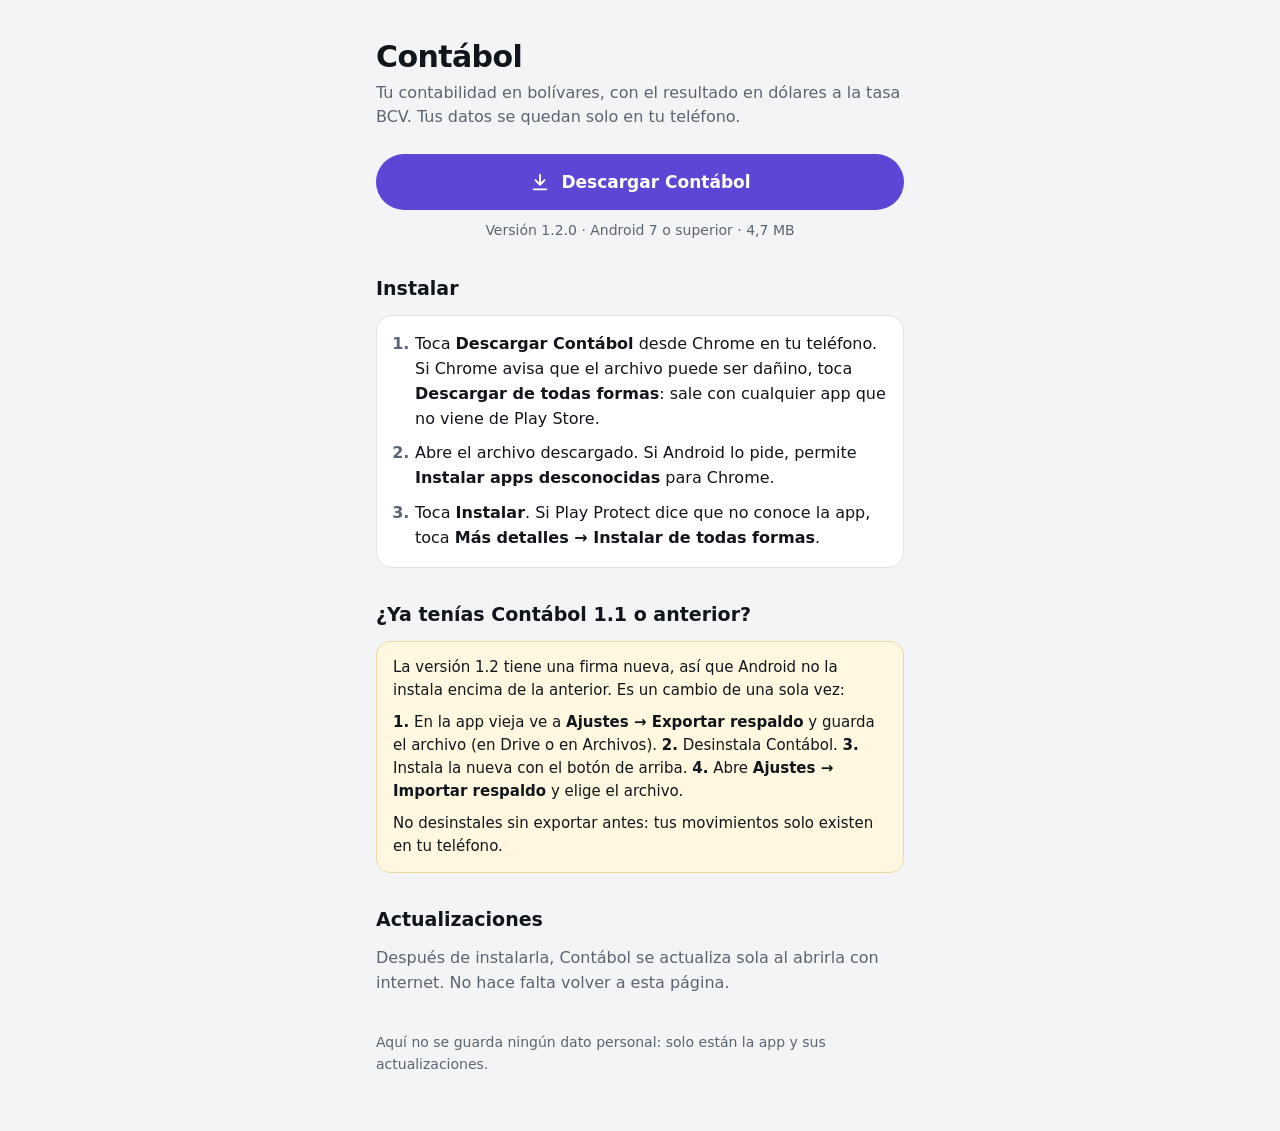
==== index.html @ c934a234 "APK 1.2.0 con firma de producción y página de instalación Co-Authored-By: Claude Opus 5.5 <noreply@a" ====
<!doctype html>
<html lang="es">
<head>
<meta charset="utf-8">
<meta name="viewport" content="width=device-width, initial-scale=1">
<title>Instalar Contábol</title>
<meta name="description" content="Descarga e instala Contábol en tu teléfono Android.">
<meta name="theme-color" content="#0b0d11">
<style>
  :root {
    --canvas: #f3f4f6; --surface: #ffffff; --ink: #11151c; --muted: #5b6472; --line: #dfe3e8;
    --action: #5b46d6; --action-ink: #ffffff; --note: #fff7e0; --note-line: #ecd9a0;
  }
  @media (prefers-color-scheme: dark) {
    :root {
      --canvas: #0b0d11; --surface: #14181f; --ink: #eef1f5; --muted: #9aa3b1; --line: #252b35;
      --action: #6c5ce7; --action-ink: #ffffff; --note: #221d10; --note-line: #4a3d17;
    }
  }
  * { box-sizing: border-box; }
  body {
    margin: 0; background: var(--canvas); color: var(--ink);
    font: 16px/1.55 system-ui, -apple-system, "Segoe UI", Roboto, sans-serif;
  }
  main { max-width: 560px; margin: 0 auto; padding: 40px 16px 56px; }
  h1 { margin: 0 0 6px; font-size: 30px; line-height: 1.15; letter-spacing: -.02em; }
  .lead { margin: 0 0 24px; color: var(--muted); }
  .download {
    display: flex; align-items: center; justify-content: center; gap: 10px;
    min-height: 56px; padding: 0 20px; border-radius: 999px;
    background: var(--action); color: var(--action-ink); text-decoration: none;
    font-weight: 650; font-size: 17px;
  }
  .meta { margin: 10px 0 0; text-align: center; font-size: 14px; color: var(--muted); }
  section { margin-top: 32px; }
  h2 { margin: 0 0 12px; font-size: 19px; }
  ol { margin: 0; padding-left: 22px; display: grid; gap: 10px; }
  li::marker { color: var(--muted); font-weight: 600; }
  b { font-weight: 650; }
  .card { padding: 16px; border-radius: 16px; background: var(--surface); border: 1px solid var(--line); }
  .note { padding: 14px 16px; border-radius: 14px; background: var(--note); border: 1px solid var(--note-line); font-size: 15px; }
  .note p { margin: 0; }
  .note p + p { margin-top: 8px; }
  footer { margin-top: 36px; font-size: 14px; color: var(--muted); }
</style>
</head>
<body>
<main>
  <h1>Contábol</h1>
  <p class="lead">Tu contabilidad en bolívares, con el resultado en dólares a la tasa BCV. Tus datos se quedan solo en tu teléfono.</p>

  <a class="download" href="Contabol.apk" download="Contabol.apk">
    <svg width="22" height="22" viewBox="0 0 24 24" fill="none" stroke="currentColor" stroke-width="2" stroke-linecap="round" stroke-linejoin="round" aria-hidden="true"><path d="M12 4v11M7 10l5 5 5-5M5 20h14"/></svg>
    Descargar Contábol
  </a>
  <p class="meta">Versión 1.2.0 · Android 7 o superior · 4,7 MB</p>

  <section>
    <h2>Instalar</h2>
    <div class="card">
      <ol>
        <li>Toca <b>Descargar Contábol</b> desde Chrome en tu teléfono. Si Chrome avisa que el archivo puede ser dañino, toca <b>Descargar de todas formas</b>: sale con cualquier app que no viene de Play Store.</li>
        <li>Abre el archivo descargado. Si Android lo pide, permite <b>Instalar apps desconocidas</b> para Chrome.</li>
        <li>Toca <b>Instalar</b>. Si Play Protect dice que no conoce la app, toca <b>Más detalles → Instalar de todas formas</b>.</li>
      </ol>
    </div>
  </section>

  <section>
    <h2>¿Ya tenías Contábol 1.1 o anterior?</h2>
    <div class="note">
      <p>La versión 1.2 tiene una firma nueva, así que Android no la instala encima de la anterior. Es un cambio de una sola vez:</p>
      <p><b>1.</b> En la app vieja ve a <b>Ajustes → Exportar respaldo</b> y guarda el archivo (en Drive o en Archivos). <b>2.</b> Desinstala Contábol. <b>3.</b> Instala la nueva con el botón de arriba. <b>4.</b> Abre <b>Ajustes → Importar respaldo</b> y elige el archivo.</p>
      <p>No desinstales sin exportar antes: tus movimientos solo existen en tu teléfono.</p>
    </div>
  </section>

  <section>
    <h2>Actualizaciones</h2>
    <p class="lead" style="margin:0">Después de instalarla, Contábol se actualiza sola al abrirla con internet. No hace falta volver a esta página.</p>
  </section>

  <footer>Aquí no se guarda ningún dato personal: solo están la app y sus actualizaciones.</footer>
</main>
</body>
</html>
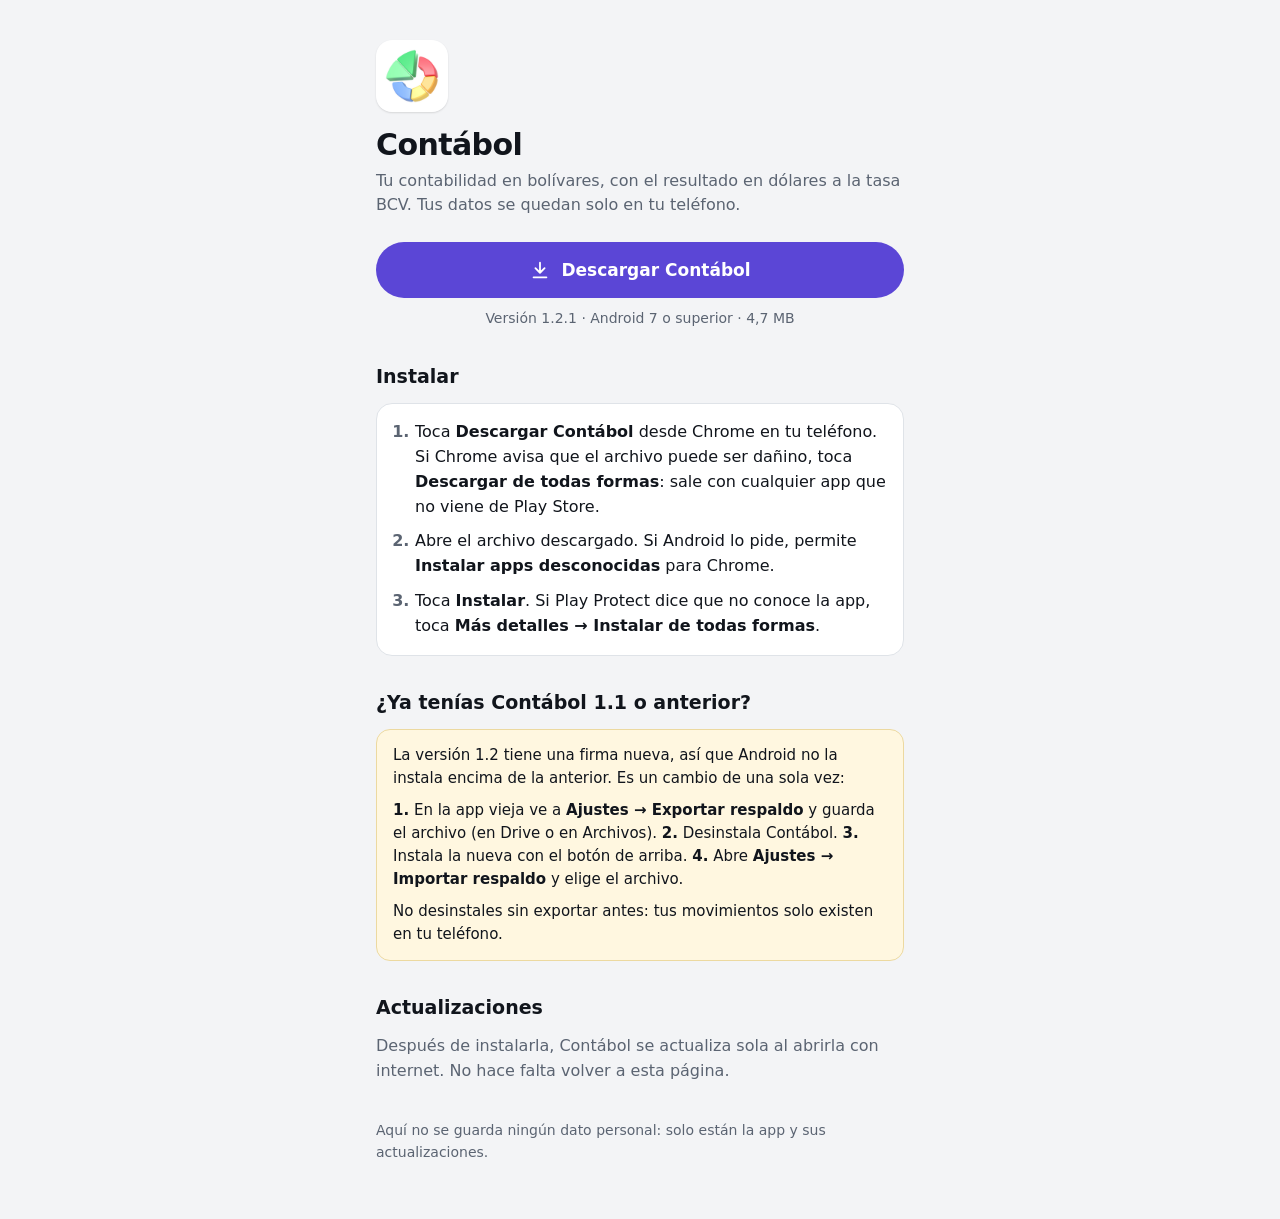
==== commit 2017dfea: "APK 1.2.1 con icono nuevo Co-Authored-By: Claude Opus 5.5 <noreply@anthropic.com>" ====
--- a/index.html
+++ b/index.html
@@ -6,6 +6,8 @@
 <title>Instalar Contábol</title>
 <meta name="description" content="Descarga e instala Contábol en tu teléfono Android.">
 <meta name="theme-color" content="#0b0d11">
+<link rel="icon" type="image/png" href="favicon.png">
+<link rel="apple-touch-icon" href="icono.png">
 <style>
   :root {
     --canvas: #f3f4f6; --surface: #ffffff; --ink: #11151c; --muted: #5b6472; --line: #dfe3e8;
@@ -23,6 +25,7 @@
     font: 16px/1.55 system-ui, -apple-system, "Segoe UI", Roboto, sans-serif;
   }
   main { max-width: 560px; margin: 0 auto; padding: 40px 16px 56px; }
+  .app-icon { display: block; margin: 0 0 16px; border-radius: 16px; box-shadow: 0 1px 2px rgba(0,0,0,.12); }
   h1 { margin: 0 0 6px; font-size: 30px; line-height: 1.15; letter-spacing: -.02em; }
   .lead { margin: 0 0 24px; color: var(--muted); }
   .download {
@@ -46,6 +49,7 @@
 </head>
 <body>
 <main>
+  <img class="app-icon" src="icono.png" width="72" height="72" alt="">
   <h1>Contábol</h1>
   <p class="lead">Tu contabilidad en bolívares, con el resultado en dólares a la tasa BCV. Tus datos se quedan solo en tu teléfono.</p>
 
@@ -53,7 +57,7 @@
     <svg width="22" height="22" viewBox="0 0 24 24" fill="none" stroke="currentColor" stroke-width="2" stroke-linecap="round" stroke-linejoin="round" aria-hidden="true"><path d="M12 4v11M7 10l5 5 5-5M5 20h14"/></svg>
     Descargar Contábol
   </a>
-  <p class="meta">Versión 1.2.0 · Android 7 o superior · 4,7 MB</p>
+  <p class="meta">Versión 1.2.1 · Android 7 o superior · 4,7 MB</p>
 
   <section>
     <h2>Instalar</h2>
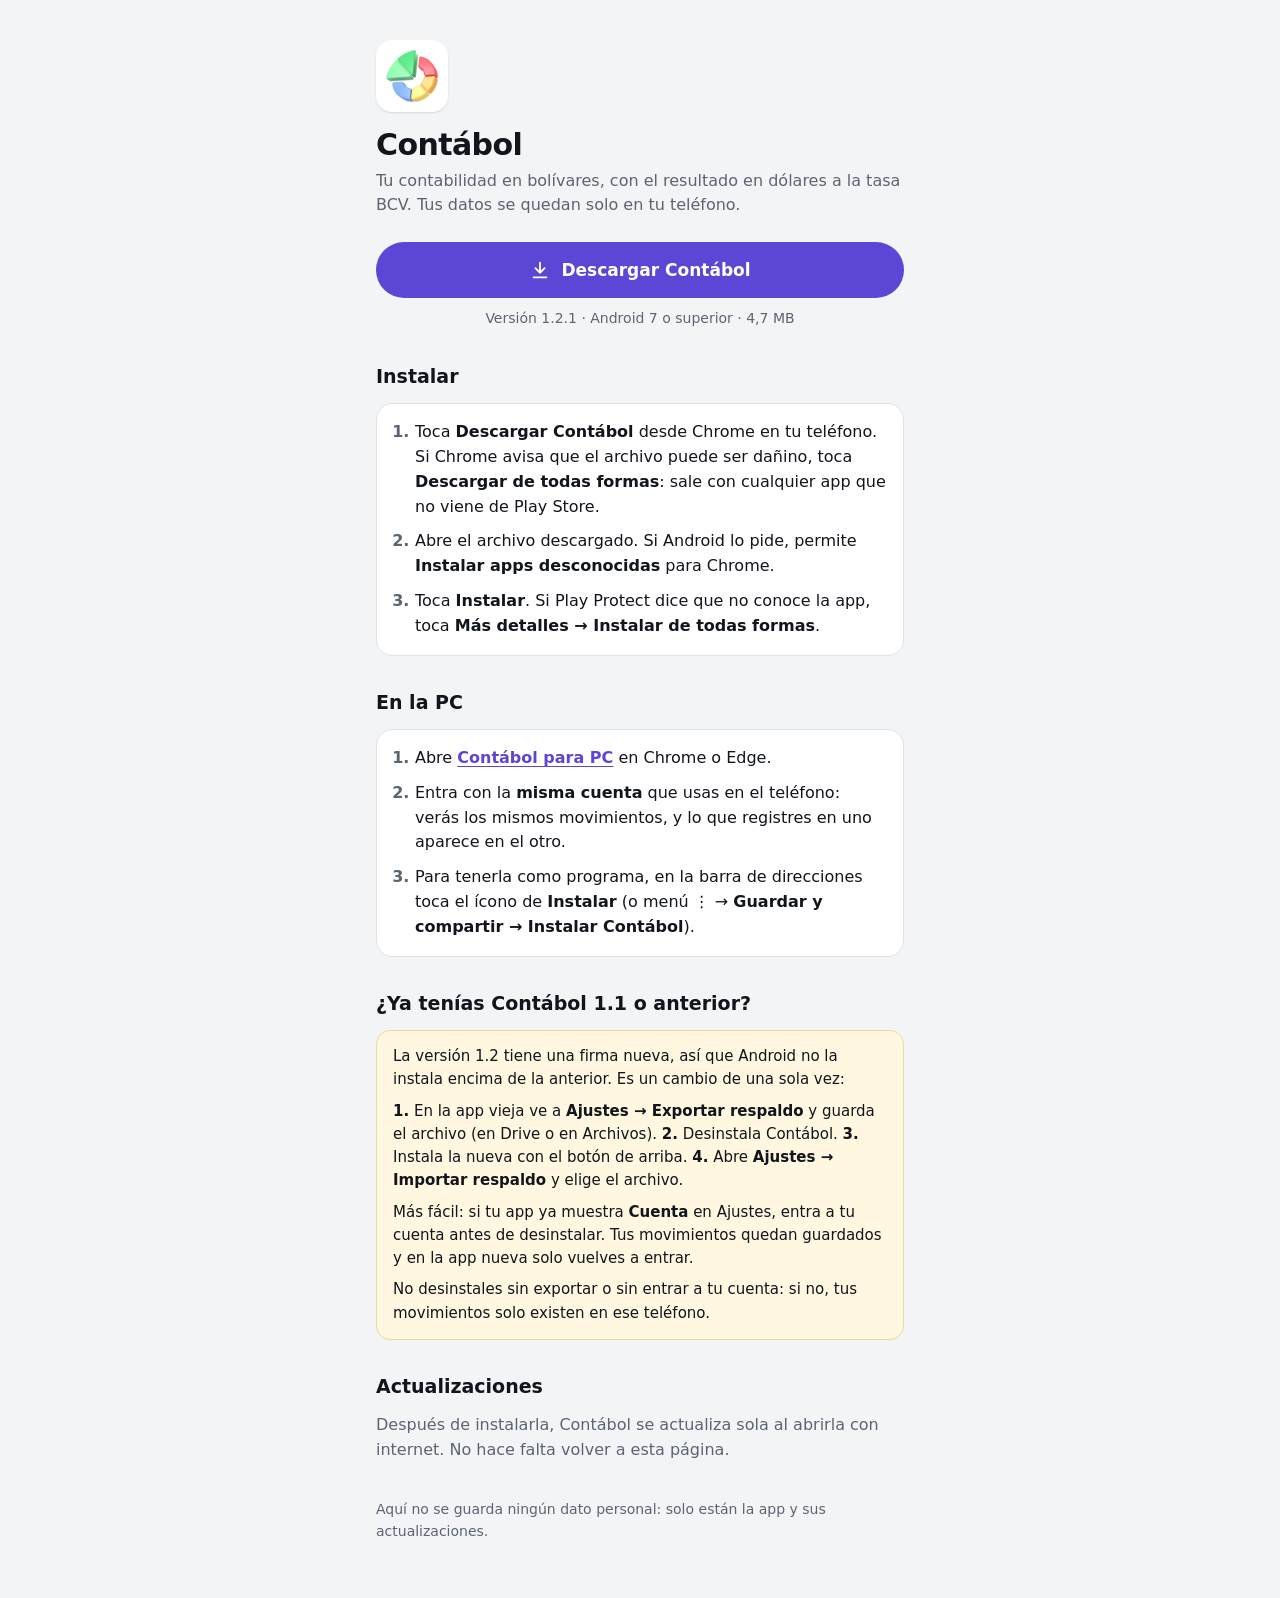
==== commit 459004cb: "Contábol 1.2.2: Cuentas, sincronización entre teléfono y PC, y panel de escritorio" ====
--- a/index.html
+++ b/index.html
@@ -44,6 +44,7 @@
   .note { padding: 14px 16px; border-radius: 14px; background: var(--note); border: 1px solid var(--note-line); font-size: 15px; }
   .note p { margin: 0; }
   .note p + p { margin-top: 8px; }
+  .card a { color: var(--action); text-underline-offset: 3px; }
   footer { margin-top: 36px; font-size: 14px; color: var(--muted); }
 </style>
 </head>
@@ -71,11 +72,23 @@
   </section>
 
   <section>
+    <h2>En la PC</h2>
+    <div class="card">
+      <ol>
+        <li>Abre <a href="app/"><b>Contábol para PC</b></a> en Chrome o Edge.</li>
+        <li>Entra con la <b>misma cuenta</b> que usas en el teléfono: verás los mismos movimientos, y lo que registres en uno aparece en el otro.</li>
+        <li>Para tenerla como programa, en la barra de direcciones toca el ícono de <b>Instalar</b> (o menú ⋮ → <b>Guardar y compartir → Instalar Contábol</b>).</li>
+      </ol>
+    </div>
+  </section>
+
+  <section>
     <h2>¿Ya tenías Contábol 1.1 o anterior?</h2>
     <div class="note">
       <p>La versión 1.2 tiene una firma nueva, así que Android no la instala encima de la anterior. Es un cambio de una sola vez:</p>
       <p><b>1.</b> En la app vieja ve a <b>Ajustes → Exportar respaldo</b> y guarda el archivo (en Drive o en Archivos). <b>2.</b> Desinstala Contábol. <b>3.</b> Instala la nueva con el botón de arriba. <b>4.</b> Abre <b>Ajustes → Importar respaldo</b> y elige el archivo.</p>
-      <p>No desinstales sin exportar antes: tus movimientos solo existen en tu teléfono.</p>
+      <p>Más fácil: si tu app ya muestra <b>Cuenta</b> en Ajustes, entra a tu cuenta antes de desinstalar. Tus movimientos quedan guardados y en la app nueva solo vuelves a entrar.</p>
+      <p>No desinstales sin exportar o sin entrar a tu cuenta: si no, tus movimientos solo existen en ese teléfono.</p>
     </div>
   </section>
 
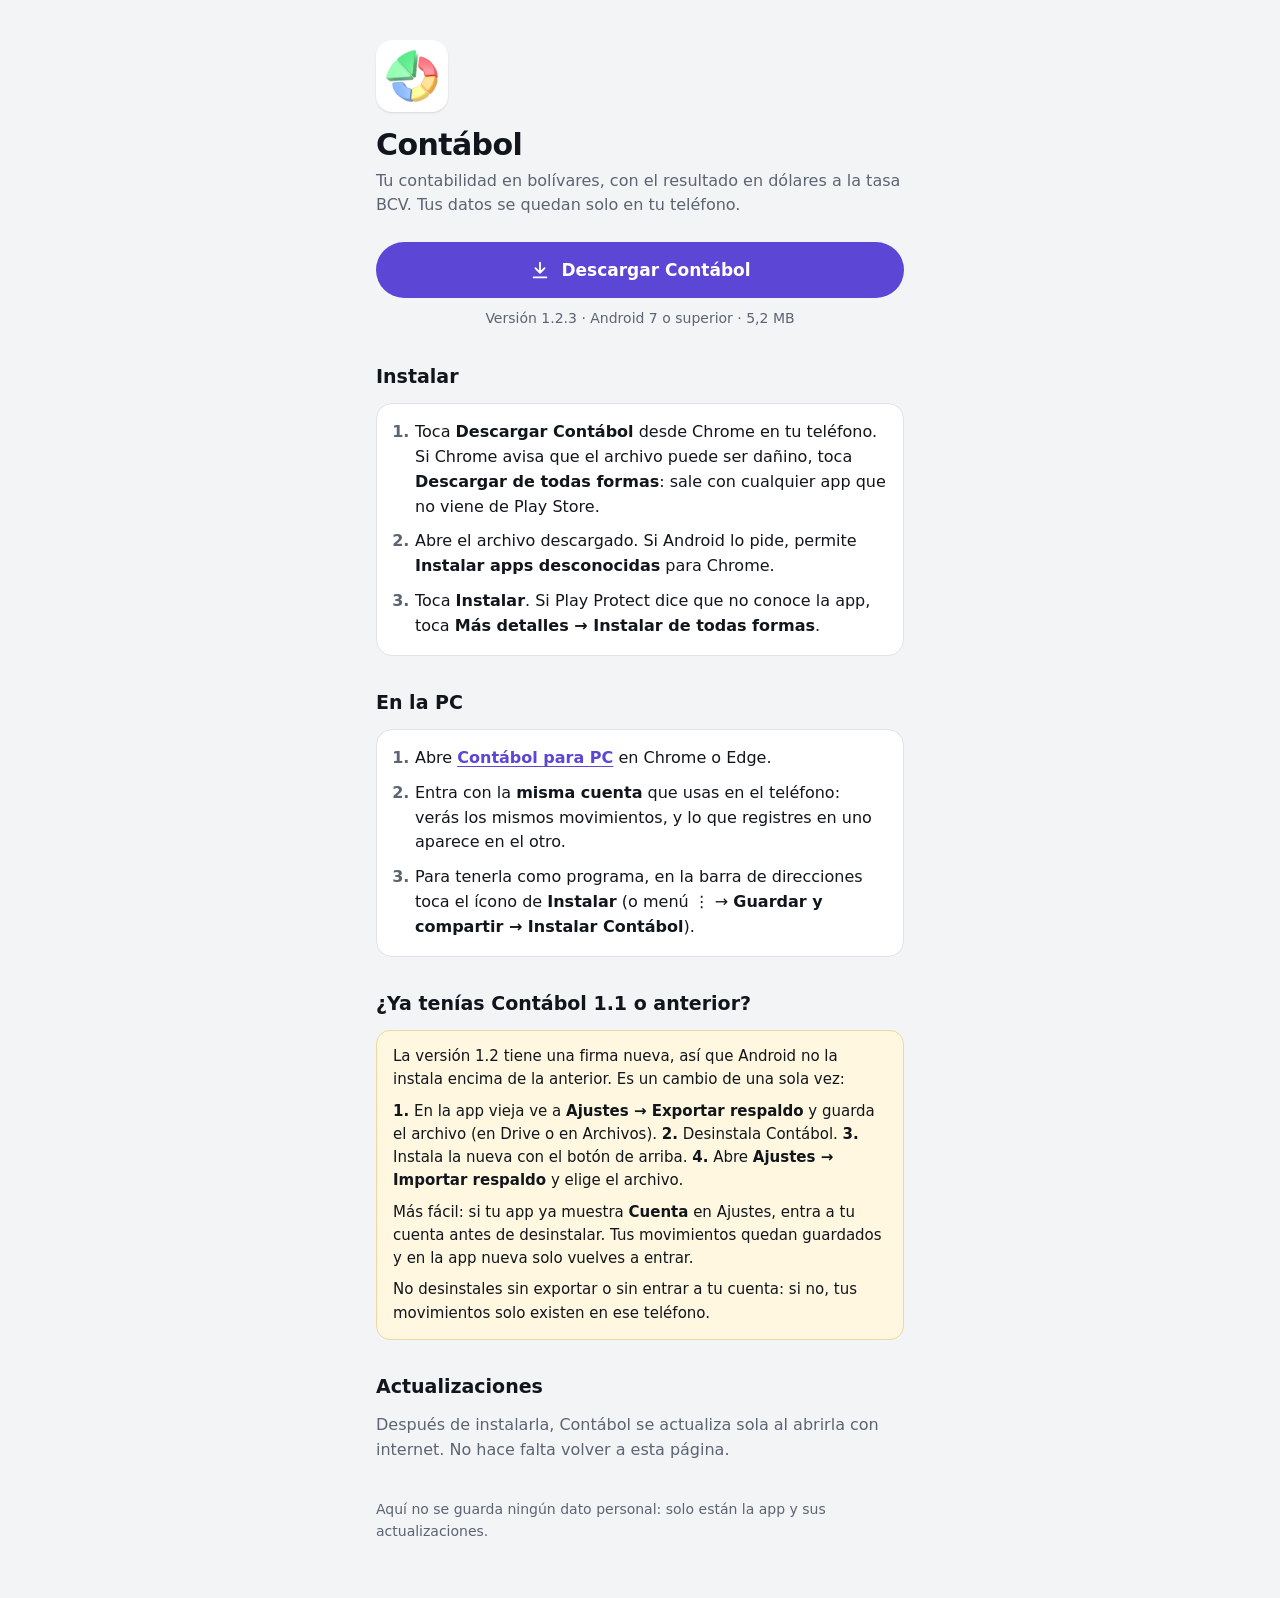
==== commit 912a3e78: "APK 1.2.3: cuentas, sincronización y actualizador con avance Co-Authored-By: Claude Opus 5.5 <norepl" ====
--- a/index.html
+++ b/index.html
@@ -58,7 +58,7 @@
     <svg width="22" height="22" viewBox="0 0 24 24" fill="none" stroke="currentColor" stroke-width="2" stroke-linecap="round" stroke-linejoin="round" aria-hidden="true"><path d="M12 4v11M7 10l5 5 5-5M5 20h14"/></svg>
     Descargar Contábol
   </a>
-  <p class="meta">Versión 1.2.1 · Android 7 o superior · 4,7 MB</p>
+  <p class="meta">Versión 1.2.3 · Android 7 o superior · 5,2 MB</p>
 
   <section>
     <h2>Instalar</h2>
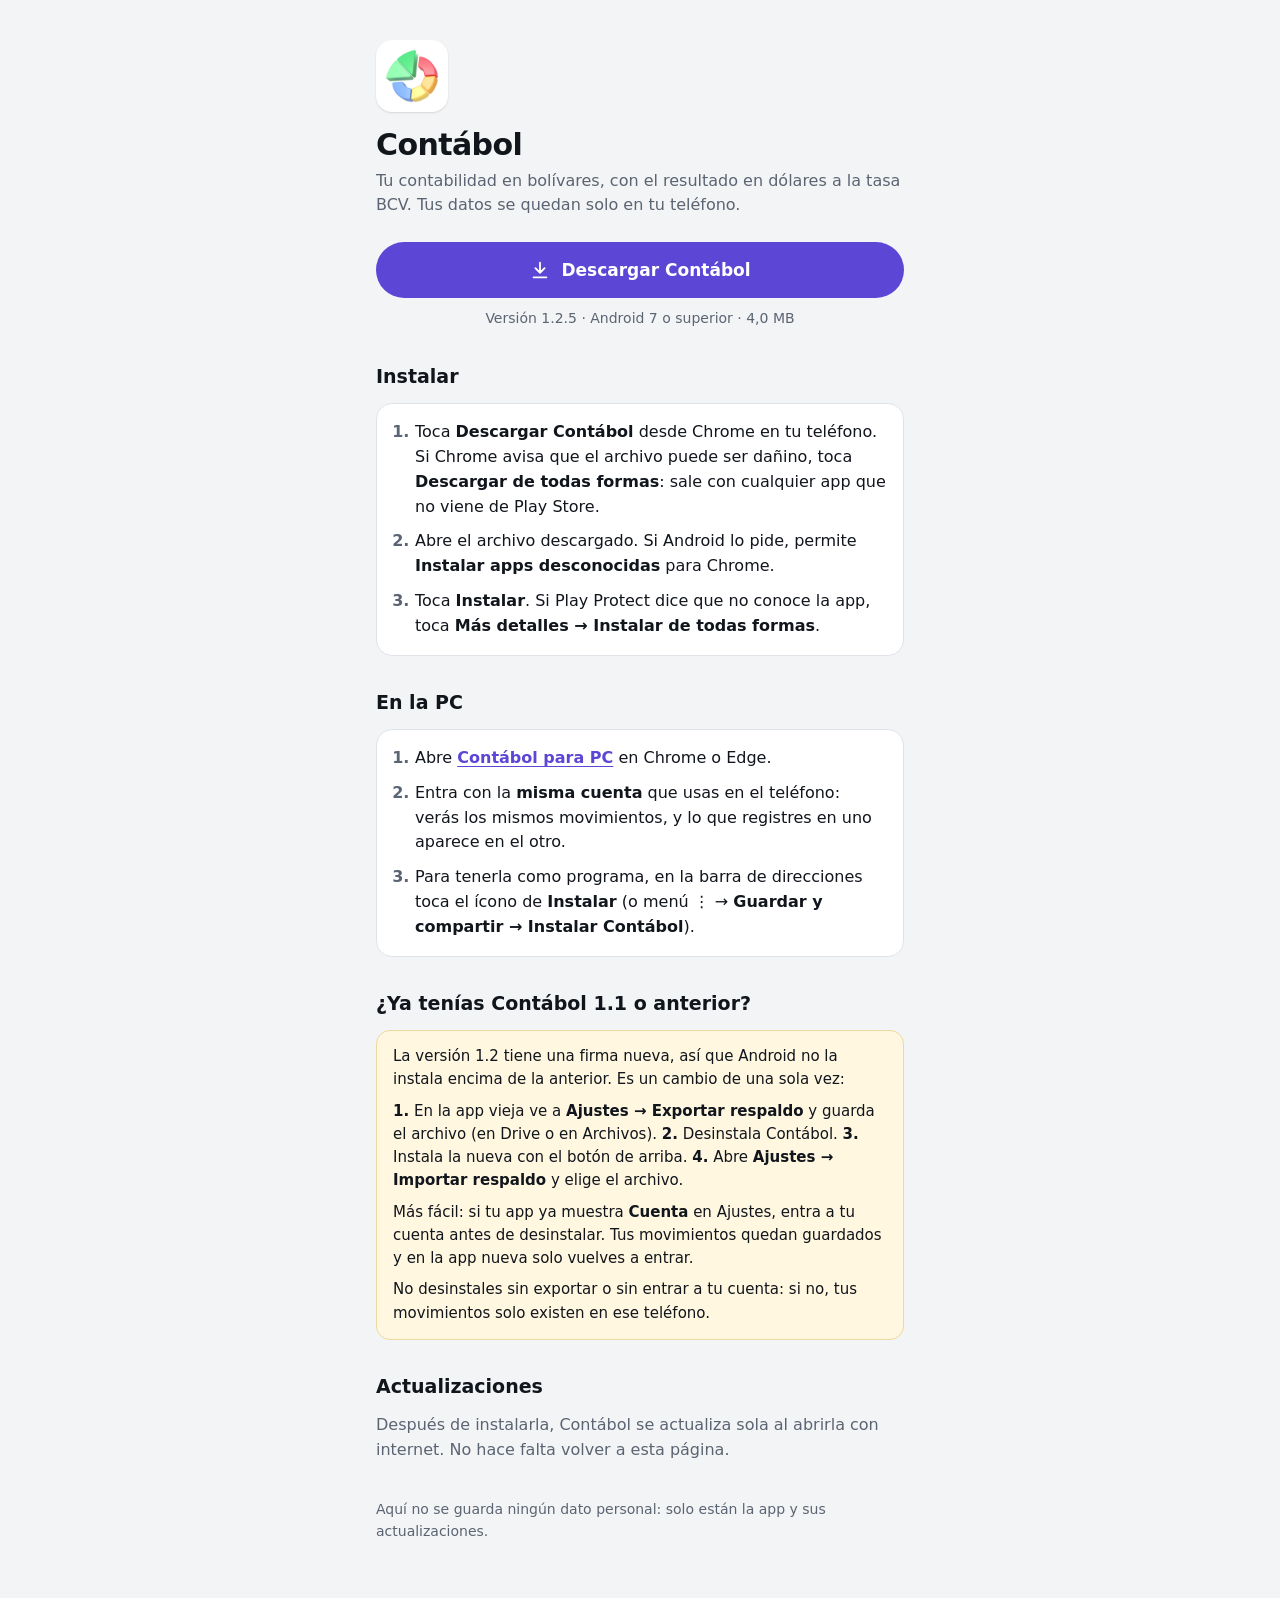
==== commit 98b663f8: "APK 1.2.5: actualizador propio" ====
--- a/index.html
+++ b/index.html
@@ -58,7 +58,7 @@
     <svg width="22" height="22" viewBox="0 0 24 24" fill="none" stroke="currentColor" stroke-width="2" stroke-linecap="round" stroke-linejoin="round" aria-hidden="true"><path d="M12 4v11M7 10l5 5 5-5M5 20h14"/></svg>
     Descargar Contábol
   </a>
-  <p class="meta">Versión 1.2.3 · Android 7 o superior · 5,2 MB</p>
+  <p class="meta">Versión 1.2.5 · Android 7 o superior · 4,0 MB</p>
 
   <section>
     <h2>Instalar</h2>
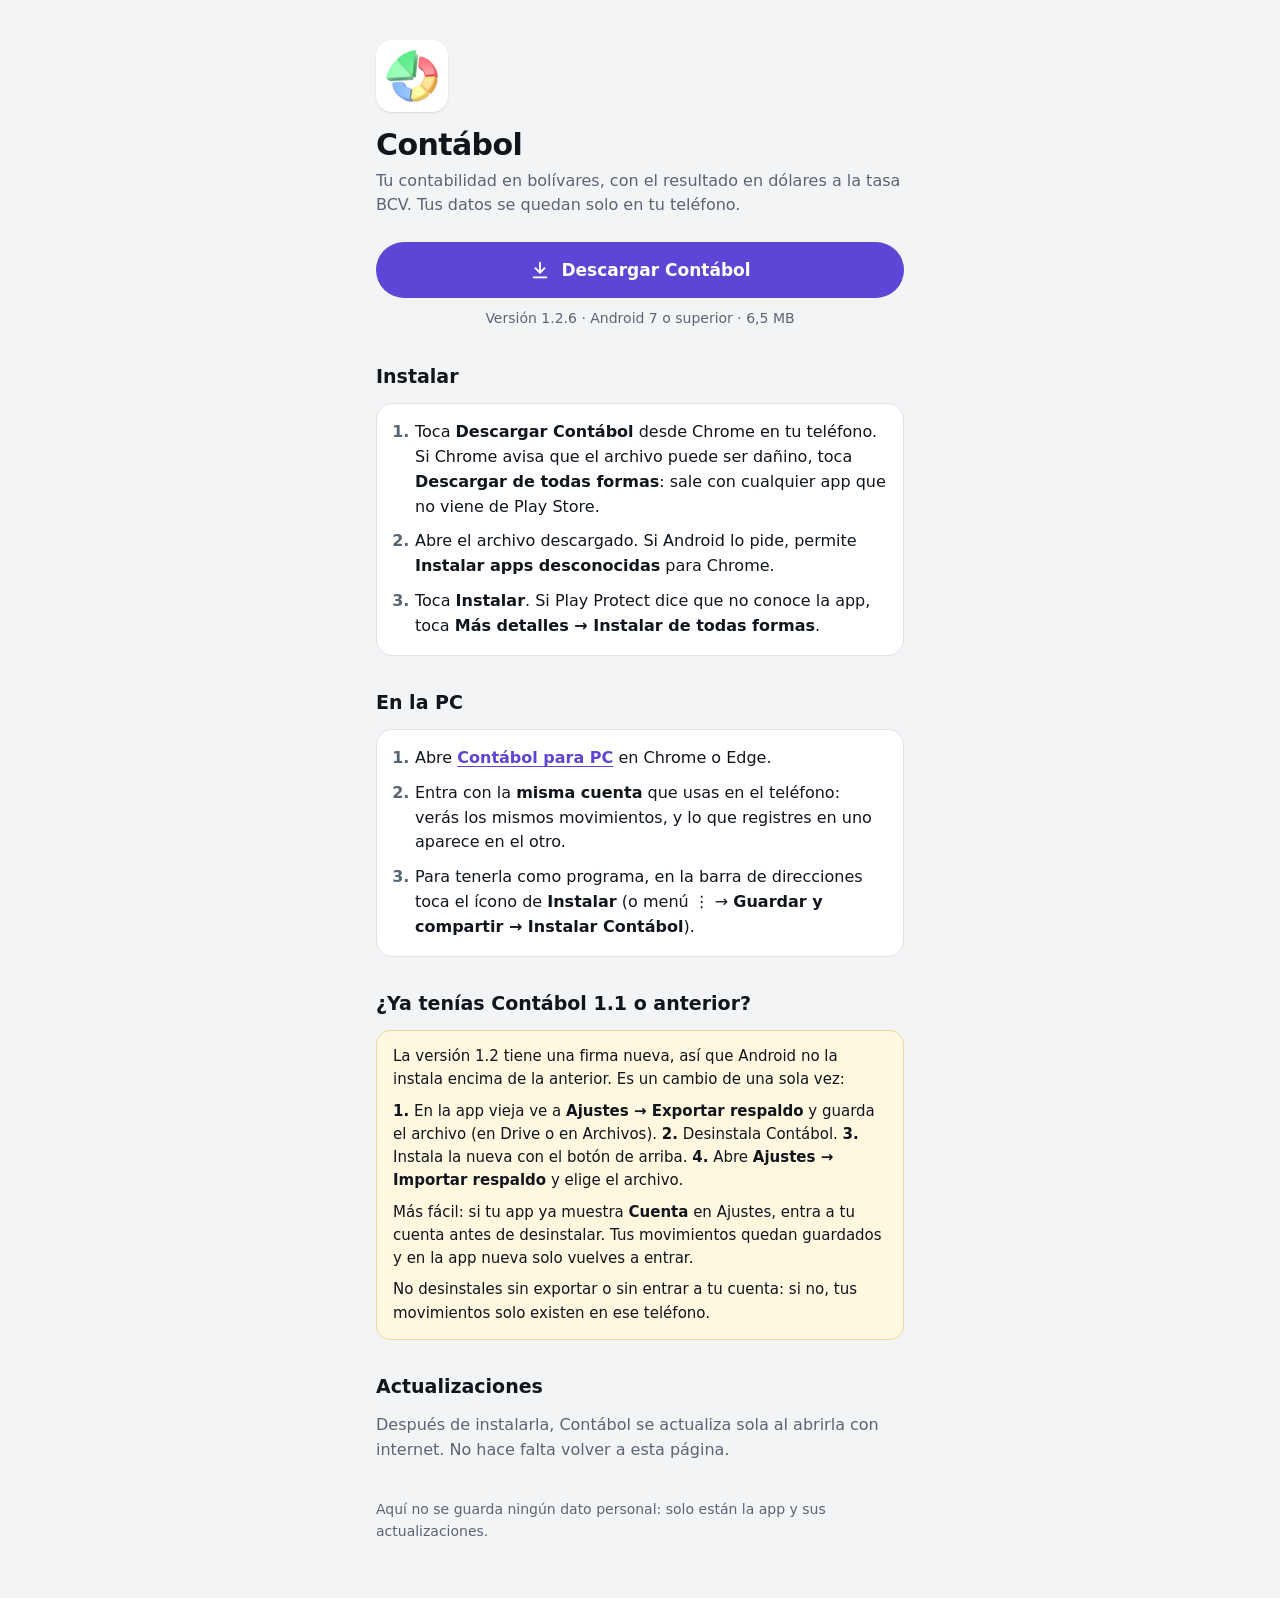
==== commit 7f7651b0: "APK 1.2.6: huella o clave para eliminar, monto en divisas" ====
--- a/index.html
+++ b/index.html
@@ -58,7 +58,7 @@
     <svg width="22" height="22" viewBox="0 0 24 24" fill="none" stroke="currentColor" stroke-width="2" stroke-linecap="round" stroke-linejoin="round" aria-hidden="true"><path d="M12 4v11M7 10l5 5 5-5M5 20h14"/></svg>
     Descargar Contábol
   </a>
-  <p class="meta">Versión 1.2.5 · Android 7 o superior · 4,0 MB</p>
+  <p class="meta">Versión 1.2.6 · Android 7 o superior · 6,5 MB</p>
 
   <section>
     <h2>Instalar</h2>
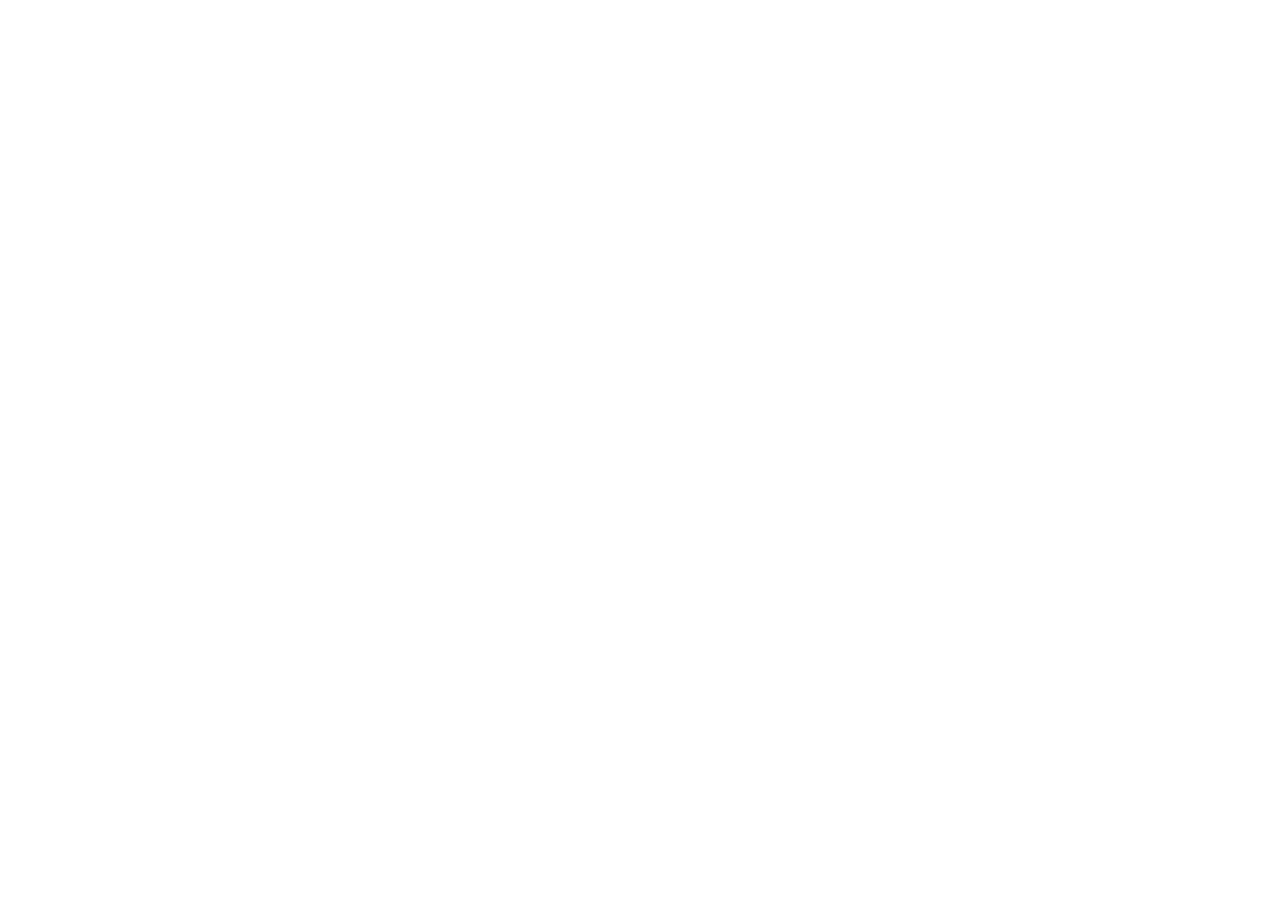
==== commit 83592ee4: "Contábol 1.2.8: Contábol se muda a contabol.github.io" ====
--- a/index.html
+++ b/index.html
@@ -1,103 +1,22 @@
 <!doctype html>
 <html lang="es">
 <head>
-<meta charset="utf-8">
-<meta name="viewport" content="width=device-width, initial-scale=1">
-<title>Instalar Contábol</title>
-<meta name="description" content="Descarga e instala Contábol en tu teléfono Android.">
-<meta name="theme-color" content="#0b0d11">
-<link rel="icon" type="image/png" href="favicon.png">
-<link rel="apple-touch-icon" href="icono.png">
-<style>
-  :root {
-    --canvas: #f3f4f6; --surface: #ffffff; --ink: #11151c; --muted: #5b6472; --line: #dfe3e8;
-    --action: #5b46d6; --action-ink: #ffffff; --note: #fff7e0; --note-line: #ecd9a0;
-  }
-  @media (prefers-color-scheme: dark) {
-    :root {
-      --canvas: #0b0d11; --surface: #14181f; --ink: #eef1f5; --muted: #9aa3b1; --line: #252b35;
-      --action: #6c5ce7; --action-ink: #ffffff; --note: #221d10; --note-line: #4a3d17;
-    }
-  }
-  * { box-sizing: border-box; }
-  body {
-    margin: 0; background: var(--canvas); color: var(--ink);
-    font: 16px/1.55 system-ui, -apple-system, "Segoe UI", Roboto, sans-serif;
-  }
-  main { max-width: 560px; margin: 0 auto; padding: 40px 16px 56px; }
-  .app-icon { display: block; margin: 0 0 16px; border-radius: 16px; box-shadow: 0 1px 2px rgba(0,0,0,.12); }
-  h1 { margin: 0 0 6px; font-size: 30px; line-height: 1.15; letter-spacing: -.02em; }
-  .lead { margin: 0 0 24px; color: var(--muted); }
-  .download {
-    display: flex; align-items: center; justify-content: center; gap: 10px;
-    min-height: 56px; padding: 0 20px; border-radius: 999px;
-    background: var(--action); color: var(--action-ink); text-decoration: none;
-    font-weight: 650; font-size: 17px;
-  }
-  .meta { margin: 10px 0 0; text-align: center; font-size: 14px; color: var(--muted); }
-  section { margin-top: 32px; }
-  h2 { margin: 0 0 12px; font-size: 19px; }
-  ol { margin: 0; padding-left: 22px; display: grid; gap: 10px; }
-  li::marker { color: var(--muted); font-weight: 600; }
-  b { font-weight: 650; }
-  .card { padding: 16px; border-radius: 16px; background: var(--surface); border: 1px solid var(--line); }
-  .note { padding: 14px 16px; border-radius: 14px; background: var(--note); border: 1px solid var(--note-line); font-size: 15px; }
-  .note p { margin: 0; }
-  .note p + p { margin-top: 8px; }
-  .card a { color: var(--action); text-underline-offset: 3px; }
-  footer { margin-top: 36px; font-size: 14px; color: var(--muted); }
-</style>
+  <meta charset="utf-8">
+  <meta name="viewport" content="width=device-width, initial-scale=1">
+  <title>Contábol se mudó</title>
+  <meta http-equiv="refresh" content="0; url=https://contabol.github.io/">
+  <link rel="canonical" href="https://contabol.github.io/">
+  <link rel="icon" href="favicon.png">
+  <style>
+    :root { color-scheme: light dark; }
+    body { margin: 0; min-height: 100vh; display: grid; place-items: center; padding: 24px; box-sizing: border-box;
+      font: 16px/1.5 system-ui, sans-serif; background: #f4f5f7; color: #0b0d11; text-align: center; }
+    @media (prefers-color-scheme: dark) { body { background: #0b0d11; color: #eef0f4; } }
+    a { color: inherit; font-weight: 600; }
+  </style>
+  <script>location.replace('https://contabol.github.io/' + location.hash)</script>
 </head>
 <body>
-<main>
-  <img class="app-icon" src="icono.png" width="72" height="72" alt="">
-  <h1>Contábol</h1>
-  <p class="lead">Tu contabilidad en bolívares, con el resultado en dólares a la tasa BCV. Tus datos se quedan solo en tu teléfono.</p>
-
-  <a class="download" href="Contabol.apk" download="Contabol.apk">
-    <svg width="22" height="22" viewBox="0 0 24 24" fill="none" stroke="currentColor" stroke-width="2" stroke-linecap="round" stroke-linejoin="round" aria-hidden="true"><path d="M12 4v11M7 10l5 5 5-5M5 20h14"/></svg>
-    Descargar Contábol
-  </a>
-  <p class="meta">Versión 1.2.6 · Android 7 o superior · 6,5 MB</p>
-
-  <section>
-    <h2>Instalar</h2>
-    <div class="card">
-      <ol>
-        <li>Toca <b>Descargar Contábol</b> desde Chrome en tu teléfono. Si Chrome avisa que el archivo puede ser dañino, toca <b>Descargar de todas formas</b>: sale con cualquier app que no viene de Play Store.</li>
-        <li>Abre el archivo descargado. Si Android lo pide, permite <b>Instalar apps desconocidas</b> para Chrome.</li>
-        <li>Toca <b>Instalar</b>. Si Play Protect dice que no conoce la app, toca <b>Más detalles → Instalar de todas formas</b>.</li>
-      </ol>
-    </div>
-  </section>
-
-  <section>
-    <h2>En la PC</h2>
-    <div class="card">
-      <ol>
-        <li>Abre <a href="app/"><b>Contábol para PC</b></a> en Chrome o Edge.</li>
-        <li>Entra con la <b>misma cuenta</b> que usas en el teléfono: verás los mismos movimientos, y lo que registres en uno aparece en el otro.</li>
-        <li>Para tenerla como programa, en la barra de direcciones toca el ícono de <b>Instalar</b> (o menú ⋮ → <b>Guardar y compartir → Instalar Contábol</b>).</li>
-      </ol>
-    </div>
-  </section>
-
-  <section>
-    <h2>¿Ya tenías Contábol 1.1 o anterior?</h2>
-    <div class="note">
-      <p>La versión 1.2 tiene una firma nueva, así que Android no la instala encima de la anterior. Es un cambio de una sola vez:</p>
-      <p><b>1.</b> En la app vieja ve a <b>Ajustes → Exportar respaldo</b> y guarda el archivo (en Drive o en Archivos). <b>2.</b> Desinstala Contábol. <b>3.</b> Instala la nueva con el botón de arriba. <b>4.</b> Abre <b>Ajustes → Importar respaldo</b> y elige el archivo.</p>
-      <p>Más fácil: si tu app ya muestra <b>Cuenta</b> en Ajustes, entra a tu cuenta antes de desinstalar. Tus movimientos quedan guardados y en la app nueva solo vuelves a entrar.</p>
-      <p>No desinstales sin exportar o sin entrar a tu cuenta: si no, tus movimientos solo existen en ese teléfono.</p>
-    </div>
-  </section>
-
-  <section>
-    <h2>Actualizaciones</h2>
-    <p class="lead" style="margin:0">Después de instalarla, Contábol se actualiza sola al abrirla con internet. No hace falta volver a esta página.</p>
-  </section>
-
-  <footer>Aquí no se guarda ningún dato personal: solo están la app y sus actualizaciones.</footer>
-</main>
+  <p>Contábol ahora está en <a href="https://contabol.github.io/">contabol.github.io</a>.</p>
 </body>
 </html>
